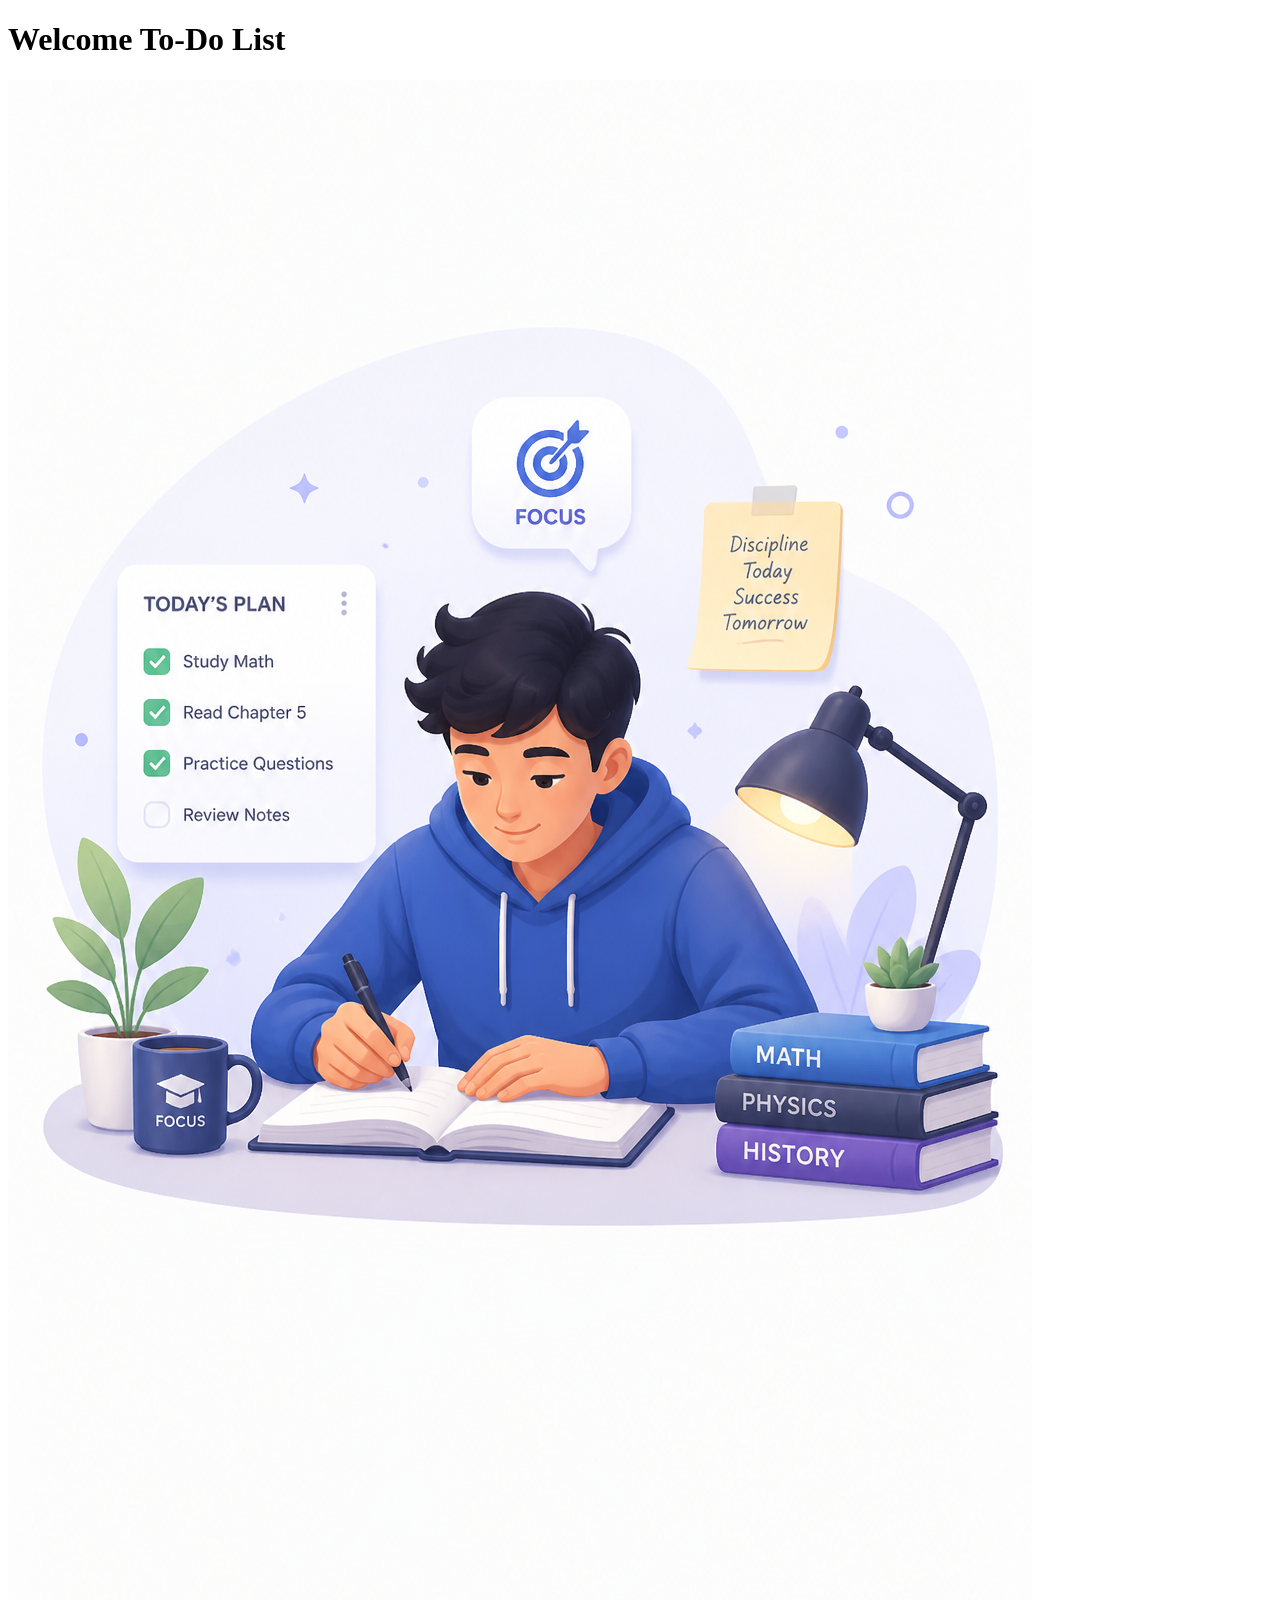
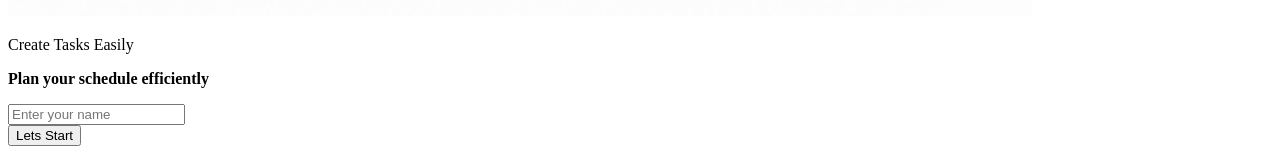
==== index.html @ 58919182 "index.html added" ====
<!-- onbording page -->
<!DOCTYPE html>
<html>

<head>
    <meta charset="UTF-8">
    <meta name="viewport" content="width=device-width, initial-scale=1.0">
    <title>TO-DO APP</title>
</head>

<body>
    <div class="onbording">
        <h1>Welcome To-Do List</h1>
        <img src="onboarding img.png" alt="Student focusing on studying" class="Illustration">
        <p>Create Tasks Easily</p>
        <strong>
            <p>Plan your schedule efficiently</p>
        </strong>

        <input type="text" id="name" placeholder="Enter your name">
        <br>
        <button onclick="startApp()">Lets Start</button>

    </div>
</body>

</html>
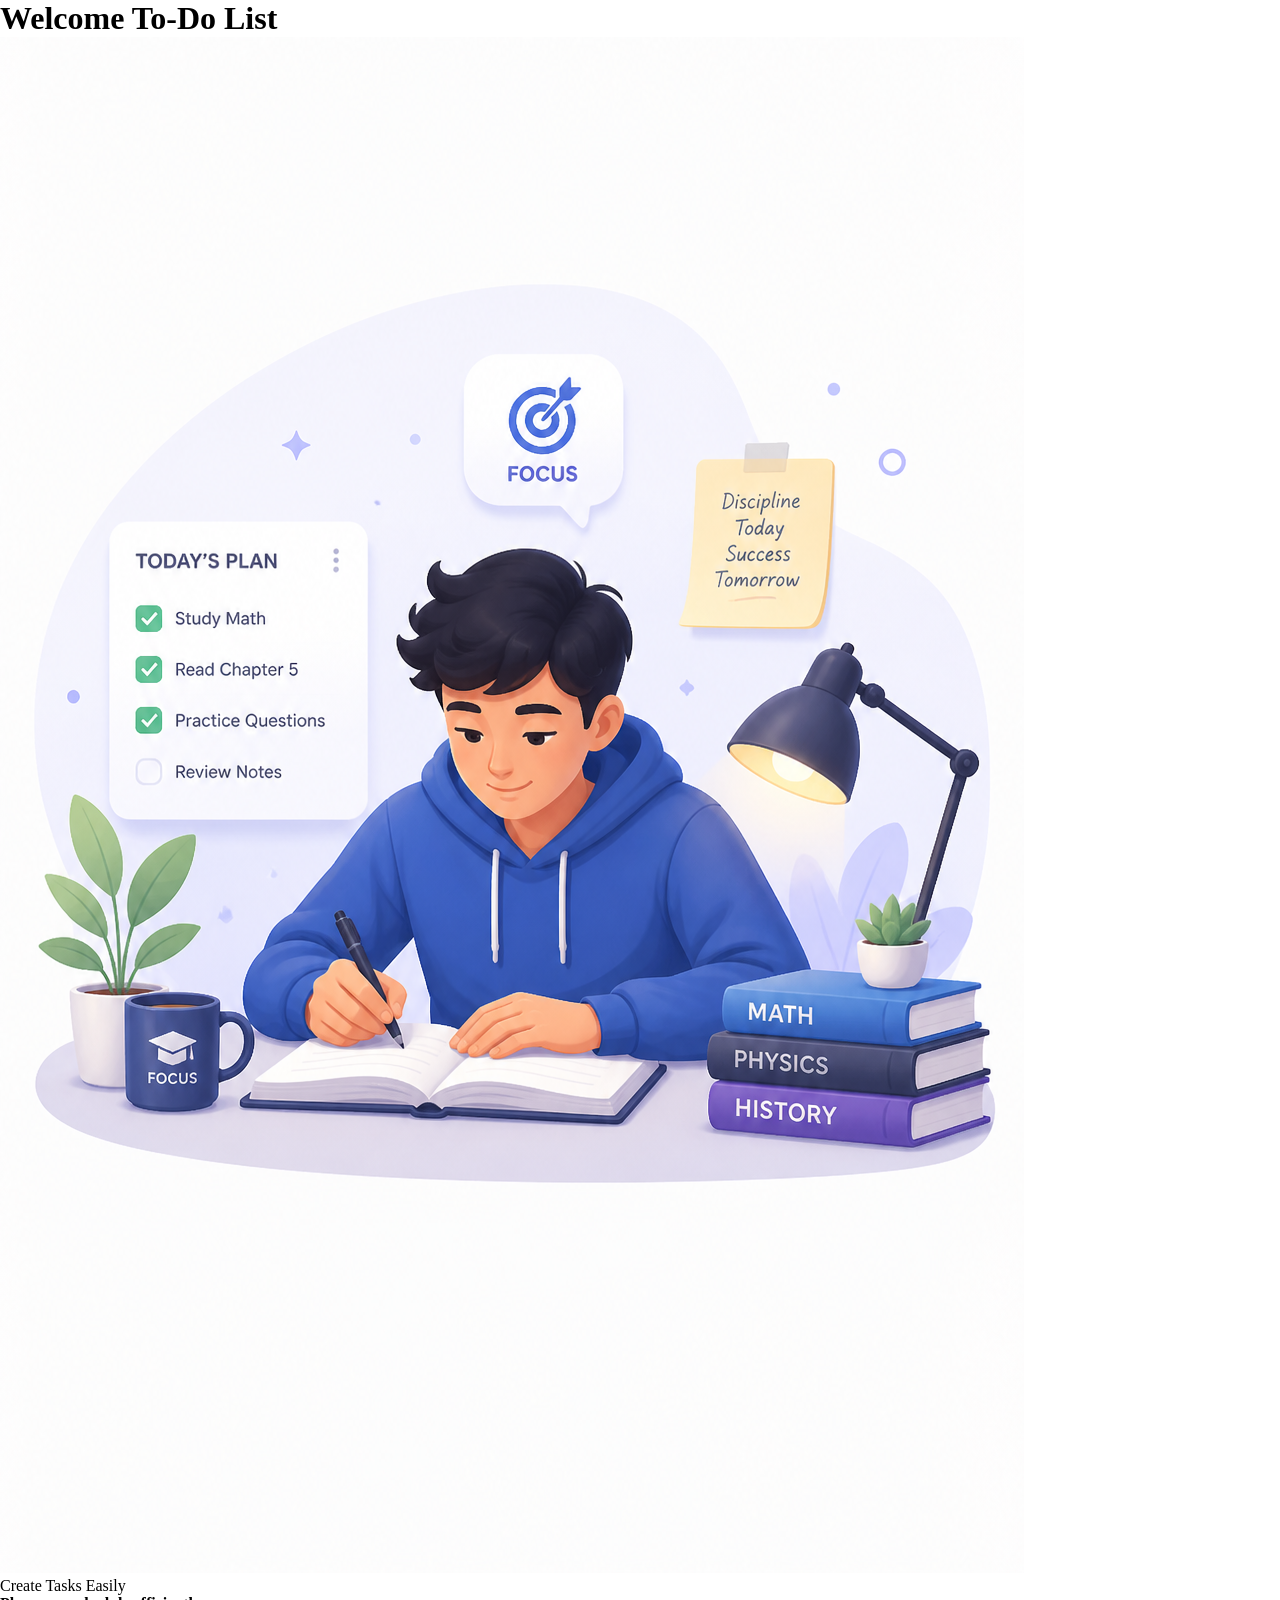
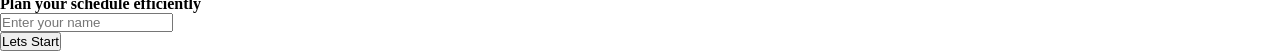
==== commit 041c68f3: "style.css added" ====
--- a/index.html
+++ b/index.html
@@ -1,14 +1,15 @@
-<!-- onbording page -->
+<!-- Onbording page -->
 <!DOCTYPE html>
-<html>
+<html lang="en">
 
 <head>
     <meta charset="UTF-8">
     <meta name="viewport" content="width=device-width, initial-scale=1.0">
     <title>TO-DO APP</title>
+    <link rel="stylesheet" href="style.css">
 </head>
 
-<body>
+<body class="body-1">
     <div class="onbording">
         <h1>Welcome To-Do List</h1>
         <img src="onboarding img.png" alt="Student focusing on studying" class="Illustration">
--- a/style.css
+++ b/style.css
@@ -0,0 +1,11 @@
+/* reset base */
+* {
+    margin: 0;
+    padding: 0;
+}
+
+/* Onbording page css */
+.body-1 {
+    font-family: bookman old style;
+    background-color: F1E8C7;
+}
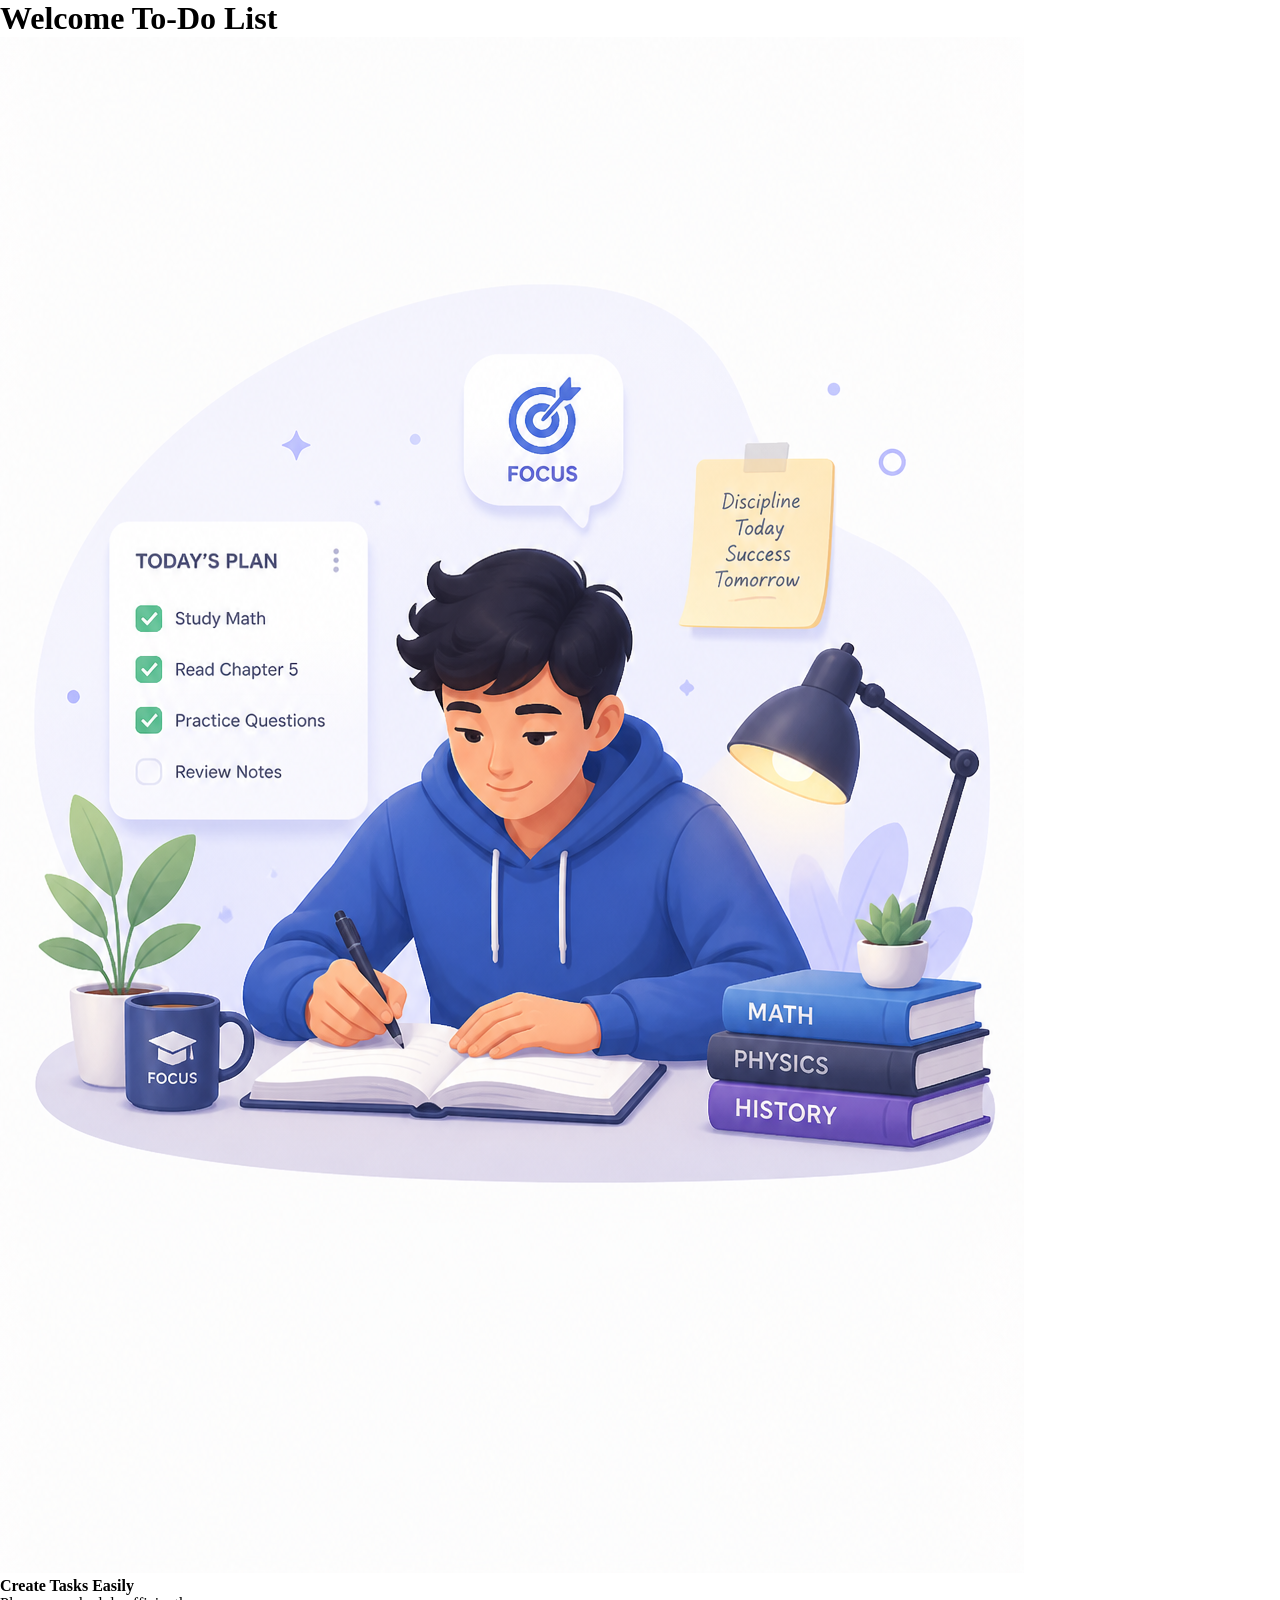
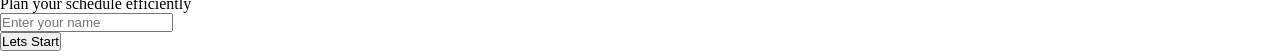
==== commit 545f2974: "change" ====
--- a/index.html
+++ b/index.html
@@ -13,10 +13,8 @@
     <div class="onbording">
         <h1>Welcome To-Do List</h1>
         <img src="onboarding img.png" alt="Student focusing on studying" class="Illustration">
-        <p>Create Tasks Easily</p>
-        <strong>
-            <p>Plan your schedule efficiently</p>
-        </strong>
+        <p><strong>Create Tasks Easily</strong></p>
+        <p>Plan your schedule efficiently</p>
 
         <input type="text" id="name" placeholder="Enter your name">
         <br>
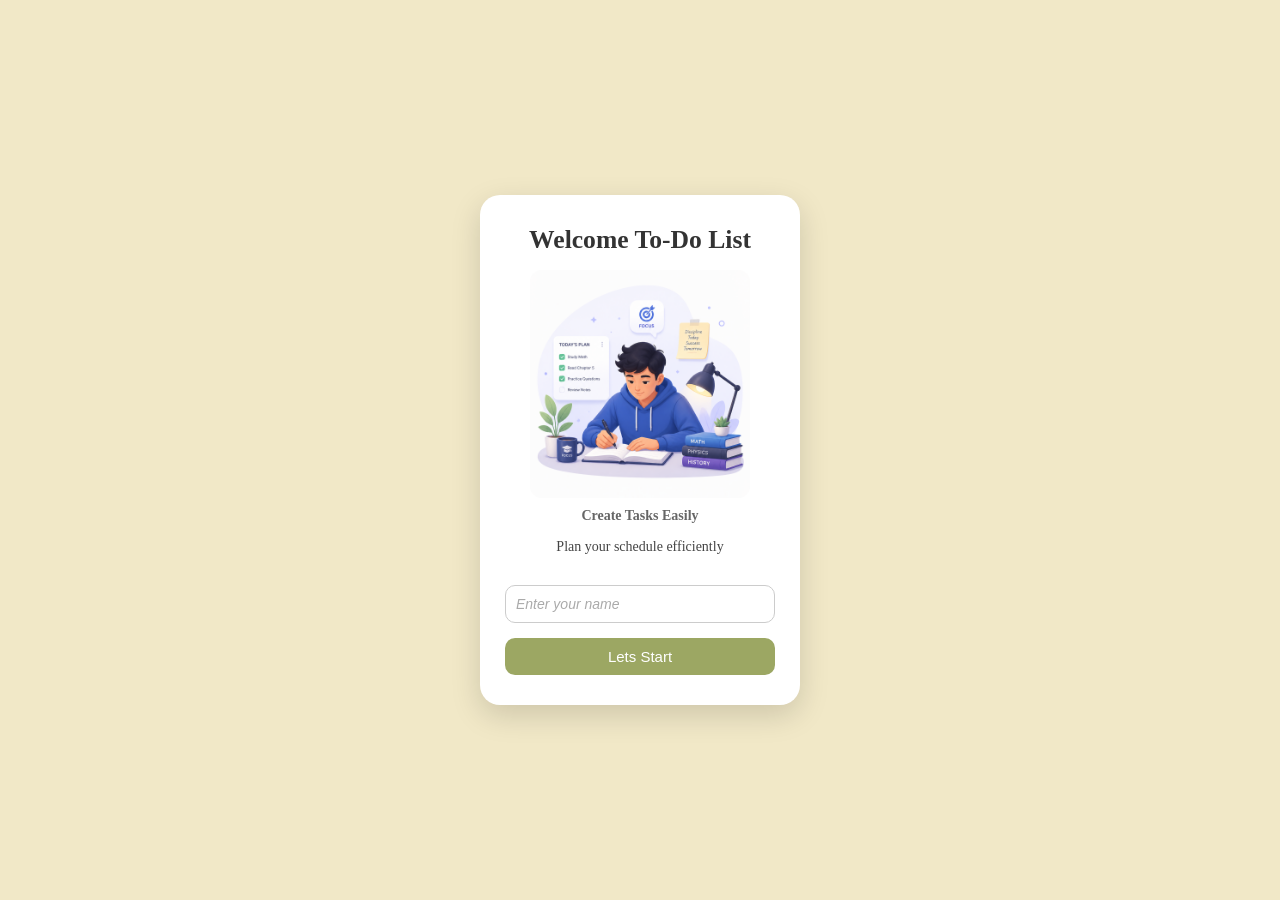
==== commit 1c72fbf6: "manin page css added" ====
--- a/index.html
+++ b/index.html
@@ -18,7 +18,7 @@
 
         <input type="text" id="name" placeholder="Enter your name">
         <br>
-        <button onclick="startApp()">Lets Start</button>
+        <button class =startbtn onclick="startApp()">Lets Start</button>
 
     </div>
 </body>
--- a/style.css
+++ b/style.css
@@ -1,11 +1,272 @@
 /* reset base */
 * {
-    margin: 0;
-    padding: 0;
-}
-
+  margin: 0;
+  padding: 0;
+  box-sizing: border-box;
+}
+
+html {
+  scroll-behavior: smooth;
+}
+
+/* first page css */
 /* Onbording page css */
 .body-1 {
-    font-family: bookman old style;
-    background-color: F1E8C7;
+  font-family: 'bookman old style', serif;
+  background-color: #F1E8C7;
+  min-height: 100vh;
+  display: flex;
+  justify-content: center;
+  align-items: center;
+}
+
+/* main onbording container */
+.onbording {
+  background: #ffffff;
+  padding: 30px 25px;
+  border-radius: 20px;
+  text-align: center;
+  width: 320px;
+  box-shadow: 0 10px 30px rgba(0, 0, 0, 0.15);
+}
+
+/* heading */
+.onbording h1 {
+  text-align: center;
+  font-size: 1.6rem;
+  color: #333;
+  margin-bottom: 15px;
+}
+
+/* image */
+.Illustration {
+  display: block;
+  border-radius: 12px;
+  width: 100%;
+  max-width: 220px;
+  height: fit-content;
+  margin: 0 auto;
+}
+
+/* strong Paragraphs */
+.onbording p strong {
+  font-size: 14px;
+  color: #666;
+}
+
+/* paragraph */
+.onbording p {
+  font-size: 14px;
+  color: #444;
+  margin-bottom: 15px;
+  margin-top: 10px;
+}
+
+/* Input field */
+#name {
+  width: 100%;
+  padding: 10px;
+  border: 1px solid #ccc;
+  border-radius: 10px;
+  margin: 15px 0;
+  font-size: 14px;
+  outline: none;
+  transition: 0.3s;
+}
+
+/* Input focus effect */
+#name:focus {
+  border-color: #68ff77;
+  box-shadow: 0 0 5px rgba(38, 121, 59, 0.3);
+}
+
+#name::placeholder {
+  font-style: italic;
+  color: #aaa
+}
+
+/* add butoon */
+.startbtn {
+  width: 100%;
+  padding: 10px;
+  border: none;
+  border-radius: 10px;
+  background: #9CA763;
+  color: #fff;
+  font-size: 15px;
+  cursor: pointer;
+  transition: 0.3s;
+}
+
+/* button hover */
+button:hover {
+  background: #74da9c;
+  transform: scale(1.05);
+}
+
+/* first page css end */
+/* Main to-do list page css start */
+
+
+/* Body for main html*/
+body {
+  font-family: 'bookman old style', serif;
+  background: #f5f7fb;
+  color: #333;
+}
+
+/* Header */
+header {
+  background: #9CA763;
+  color: white;
+  padding: 15px 20px;
+}
+
+nav {
+  display: flex;
+  justify-content: space-between;
+  align-items: center;
+}
+
+nav h1 {
+  font-size: 20px;
+}
+
+#WelcomeText {
+  font-size: 14px;
+  font-weight: normal;
+  margin-left: 10px;
+}
+
+/* dark Theme button */
+nav button {
+  background: rgb(231, 242, 227);
+  color: #27492a;
+  border: none;
+  padding: 6px 10px;
+  border-radius: 8px;
+  cursor: pointer;
+  font-size: 12px;
+}
+
+nav button:hover {
+  background: #74da9c;
+}
+
+/* Main container for to-do.html*/
+.container {
+  max-width: 650px;
+  margin: 30px auto;
+  background: #fff;
+  padding: 20px;
+  border-radius: 15px;
+  box-shadow: 0 10px 25px rgba(0, 0, 0, 0.1);
+}
+
+/* Input area */
+.inputArea {
+  display: flex;
+  align-items: center;
+  border: 1px solid #ccc;
+  border-radius: 12px;
+  padding: 10px;
+  background: #fff;
+  gap: 10px;
+  margin-bottom: 15px;
+}
+
+/* add new task */
+#taskInput {
+  flex: 1;
+  padding: 10px;
+  border: 1px solid #ccc;
+  border-radius: 10px;
+  outline: none;
+}
+
+#taskInput:focus {
+  border-color: #749c55;
+}
+
+/* Add button */
+#addBtn {
+  padding: 10px 12px;
+  background: #9CA763;
+  color: white;
+  border: none;
+  border-radius: 10px;
+  cursor: pointer;
+  transition: 0.2s;
+}
+
+#addBtn:hover {
+  background: #74da9c;
+}
+
+/* task filters */
+.filters {
+  display: flex;
+  justify-content: space-between;
+  margin-bottom: 15px;
+}
+
+.filter-btn {
+  flex: 1;
+  margin: 0 3px;
+  padding: 8px;
+  border: none;
+  border-radius: 8px;
+  background: #eee;
+  cursor: pointer;
+  font-size: 13px;
+}
+
+/* Active filter */
+.filter-btn.Active {
+  background: #9CA763;
+  color: white;
+}
+
+/* Task list */
+#tasklist {
+  list-style: none;
+}
+
+/* Each task */
+#tasklist li {
+  background: #f1f3f9;
+  padding: 10px;
+  border-radius: 10px;
+  margin-bottom: 8px;
+  display: flex;
+  justify-content: space-between;
+  align-items: center;
+}
+
+/* Completed task */
+.completed {
+  text-decoration: line-through;
+  color: #888;
+}
+
+/* footer area */
+.footer {
+  margin-top: 15px;
+  display: flex;
+  justify-content: flex-end;
+}
+
+/* clear all btn */
+#clearBtn {
+  padding: 8px 15px;
+  border: none;
+  border-radius: 8px;
+  background: #fb5454;
+  color: rgb(252, 252, 252);
+  cursor: pointer;
+
+}
+
+#clearBtn:hover {
+  background: #e94545;
 }
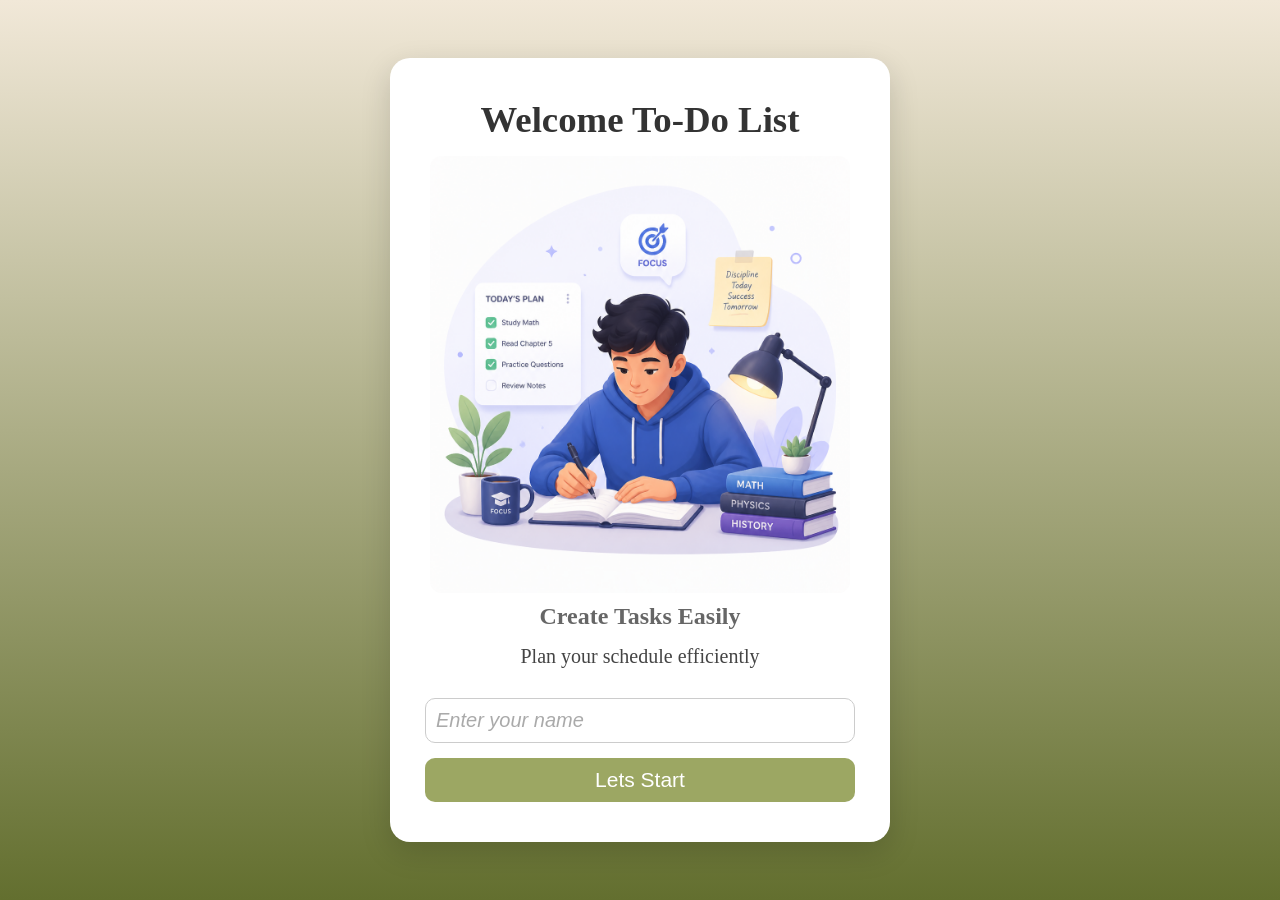
==== commit 827d0e1f: "script.js file added" ====
--- a/index.html
+++ b/index.html
@@ -10,6 +10,7 @@
 </head>
 
 <body class="body-1">
+
     <div class="onbording">
         <h1>Welcome To-Do List</h1>
         <img src="onboarding img.png" alt="Student focusing on studying" class="Illustration">
@@ -18,9 +19,11 @@
 
         <input type="text" id="name" placeholder="Enter your name">
         <br>
-        <button class =startbtn onclick="startApp()">Lets Start</button>
+        <button class=startbtn onclick="startApp()">Lets Start</button>
 
     </div>
+
+    <script src="script.js"></script>
 </body>
 
 </html>
--- a/style.css
+++ b/style.css
@@ -13,7 +13,7 @@
 /* Onbording page css */
 .body-1 {
   font-family: 'bookman old style', serif;
-  background-color: #F1E8C7;
+  background: linear-gradient(to top, #636F2F, #F1E8D8);
   min-height: 100vh;
   display: flex;
   justify-content: center;
@@ -23,17 +23,19 @@
 /* main onbording container */
 .onbording {
   background: #ffffff;
-  padding: 30px 25px;
+  padding: 40px 35px;
   border-radius: 20px;
   text-align: center;
-  width: 320px;
+  width: 90%;
+  max-width: 500px; /* max size */
+  margin: 0 auto;
   box-shadow: 0 10px 30px rgba(0, 0, 0, 0.15);
 }
 
 /* heading */
 .onbording h1 {
   text-align: center;
-  font-size: 1.6rem;
+  font-size: 2.3rem;
   color: #333;
   margin-bottom: 15px;
 }
@@ -43,20 +45,20 @@
   display: block;
   border-radius: 12px;
   width: 100%;
-  max-width: 220px;
+  max-width: 420px;
   height: fit-content;
   margin: 0 auto;
 }
 
 /* strong Paragraphs */
 .onbording p strong {
-  font-size: 14px;
+  font-size: 24px;
   color: #666;
 }
 
 /* paragraph */
 .onbording p {
-  font-size: 14px;
+  font-size: 20px;
   color: #444;
   margin-bottom: 15px;
   margin-top: 10px;
@@ -69,7 +71,7 @@
   border: 1px solid #ccc;
   border-radius: 10px;
   margin: 15px 0;
-  font-size: 14px;
+  font-size: 20px;
   outline: none;
   transition: 0.3s;
 }
@@ -93,7 +95,7 @@
   border-radius: 10px;
   background: #9CA763;
   color: #fff;
-  font-size: 15px;
+  font-size: 21px;
   cursor: pointer;
   transition: 0.3s;
 }
@@ -115,6 +117,12 @@
   color: #333;
 }
 
+/* dark mode */
+.dark-mode {
+ background: linear-gradient(to top, #110202, #11180f);
+color: white;
+}
+
 /* Header */
 header {
   background: #9CA763;
@@ -129,13 +137,14 @@
 }
 
 nav h1 {
-  font-size: 20px;
+  font-size: 22px;
 }
 
 #WelcomeText {
   font-size: 14px;
   font-weight: normal;
   margin-left: 10px;
+  color: #9edd79;
 }
 
 /* dark Theme button */
@@ -146,7 +155,7 @@
   padding: 6px 10px;
   border-radius: 8px;
   cursor: pointer;
-  font-size: 12px;
+  font-size: 15px;
 }
 
 nav button:hover {
@@ -155,7 +164,7 @@
 
 /* Main container for to-do.html*/
 .container {
-  max-width: 650px;
+  max-width: 800px;
   margin: 30px auto;
   background: #fff;
   padding: 20px;
@@ -218,7 +227,7 @@
   border-radius: 8px;
   background: #eee;
   cursor: pointer;
-  font-size: 13px;
+  font-size: 15px;
 }
 
 /* Active filter */
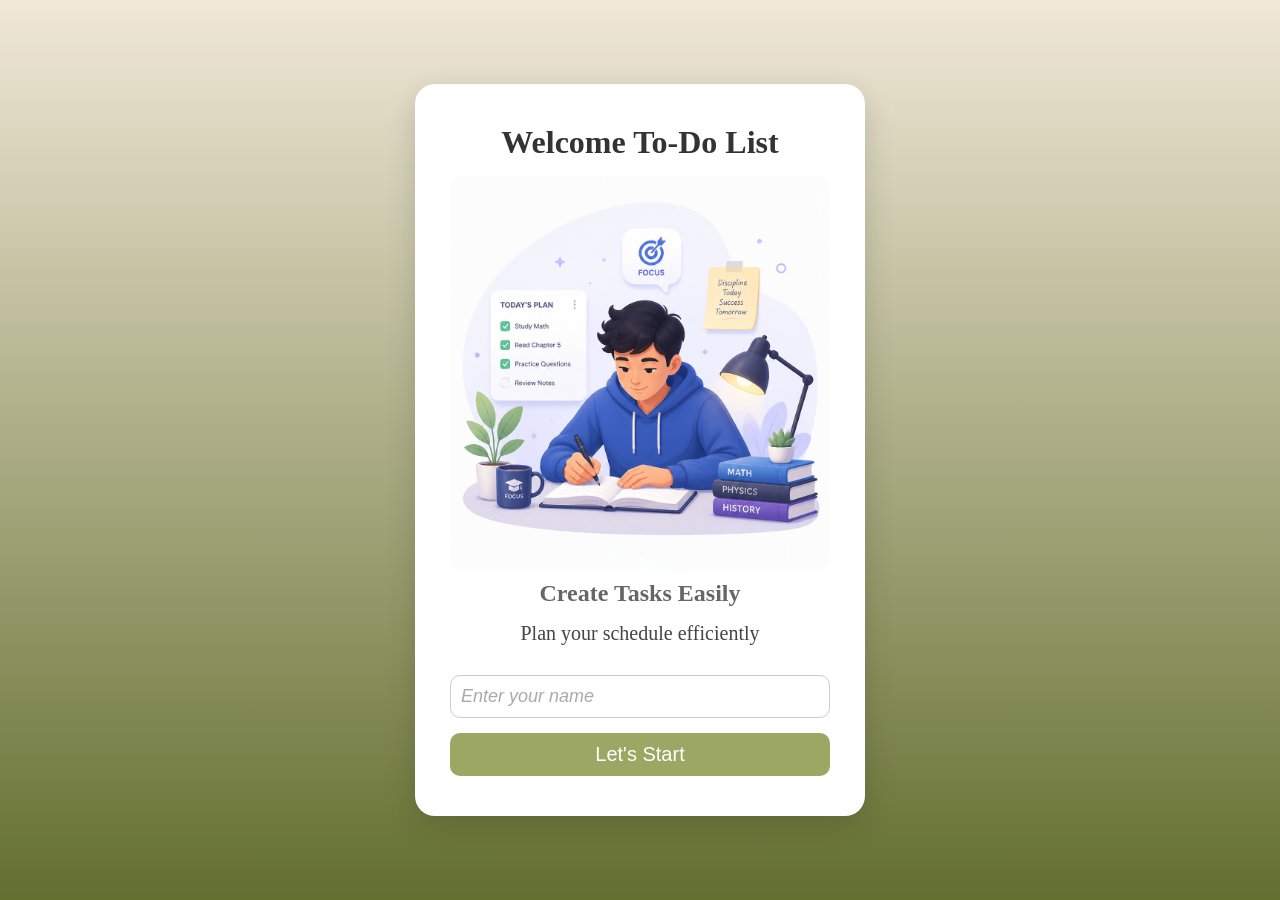
==== commit 2e1cd6d5: "completed html,css" ====
--- a/index.html
+++ b/index.html
@@ -17,9 +17,9 @@
         <p><strong>Create Tasks Easily</strong></p>
         <p>Plan your schedule efficiently</p>
 
-        <input type="text" id="name" placeholder="Enter your name">
+        <input type="text" id="name" placeholder="Enter your name" required>
         <br>
-        <button class=startbtn onclick="startApp()">Lets Start</button>
+        <button class="startbtn" onclick="startApp()">Let's Start</button>
 
     </div>
 
--- a/style.css
+++ b/style.css
@@ -27,7 +27,8 @@
   border-radius: 20px;
   text-align: center;
   width: 90%;
-  max-width: 500px; /* max size */
+  max-width: 450px;
+  /* max size */
   margin: 0 auto;
   box-shadow: 0 10px 30px rgba(0, 0, 0, 0.15);
 }
@@ -35,7 +36,7 @@
 /* heading */
 .onbording h1 {
   text-align: center;
-  font-size: 2.3rem;
+  font-size: 2rem;
   color: #333;
   margin-bottom: 15px;
 }
@@ -71,7 +72,7 @@
   border: 1px solid #ccc;
   border-radius: 10px;
   margin: 15px 0;
-  font-size: 20px;
+  font-size: 18px;
   outline: none;
   transition: 0.3s;
 }
@@ -95,7 +96,7 @@
   border-radius: 10px;
   background: #9CA763;
   color: #fff;
-  font-size: 21px;
+  font-size: 20px;
   cursor: pointer;
   transition: 0.3s;
 }
@@ -117,13 +118,51 @@
   color: #333;
 }
 
-/* dark mode */
-.dark-mode {
- background: linear-gradient(to top, #110202, #11180f);
-color: white;
-}
-
-/* Header */
+/* dark mode theme */
+body.dark-mode {
+  background: #0f172a;
+  color: #e5e7eb;
+}
+
+body.dark-mode .container {
+  background: #1e293b;
+  color: #e5e7eb;
+}
+
+.dark-mode #tasklist li {
+  background: #334155;
+  color: #e5e7eb;
+}
+
+.dark-mode .inputArea {
+  background: #1e293b;
+  border-color: #475569;
+}
+
+.dark-mode #taskInput {
+  background: transparent;
+  color: white;
+}
+
+.dark-mode header {
+  background: #1e396d;
+}
+
+body.dark-mode .filter-btn {
+  background: #4b596c;
+  color: #e5e7eb;
+}
+
+body.dark-mode .filter-btn.Active {
+  background: #636F2F;
+  color: white;
+}
+
+body.dark-mode .filter-btn:hover {
+  background: #374151;
+}
+
+/* Header area */
 header {
   background: #9CA763;
   color: white;
@@ -141,10 +180,10 @@
 }
 
 #WelcomeText {
-  font-size: 14px;
+  font-size: 16px;
   font-weight: normal;
+  color: #ffffff;
   margin-left: 10px;
-  color: #9edd79;
 }
 
 /* dark Theme button */
@@ -156,6 +195,7 @@
   border-radius: 8px;
   cursor: pointer;
   font-size: 15px;
+  margin-left: 20px;
 }
 
 nav button:hover {
@@ -221,13 +261,14 @@
 
 .filter-btn {
   flex: 1;
-  margin: 0 3px;
+  margin: 0 6px;
   padding: 8px;
   border: none;
   border-radius: 8px;
-  background: #eee;
   cursor: pointer;
   font-size: 15px;
+  background: #e5e7eb;
+  transition: 0.2s;
 }
 
 /* Active filter */
@@ -236,6 +277,11 @@
   color: white;
 }
 
+.filter-btn:hover {
+  transform: scale(1.05);
+  background: #d1d5db;
+}
+
 /* Task list */
 #tasklist {
   list-style: none;
@@ -250,6 +296,45 @@
   display: flex;
   justify-content: space-between;
   align-items: center;
+  animation: fadeIn 0.25s ease;
+}
+
+/* task list animation */
+@keyframes fadeIn {
+  from {
+    opacity: 0;
+    transform: translateY(6px);
+  }
+
+  to {
+    opacity: 1;
+    transform: translateY(0);
+  }
+}
+
+.task-item {
+  display: flex;
+  align-items: center;
+  gap: 10px;
+  flex: 1;
+}
+
+/* task status */
+.status {
+  font-size: 12px;
+  padding: 4px 8px;
+  border-radius: 6px;
+  margin-right: 20px;
+}
+
+.status.pending {
+  background: #f4cc5d;
+  color: #24241f;
+}
+
+.status.done {
+  background: #70e68c;
+  color: #141713;
 }
 
 /* Completed task */
@@ -258,6 +343,21 @@
   color: #888;
 }
 
+/* delete taskbtn */
+.delete-btn {
+    background: #fb5454;
+    color: white;
+    border: none;
+    border-radius: 8px;
+    padding: 5px 10px;
+    cursor: pointer;
+    font-size: 14px;
+}
+
+.delete-btn:hover {
+    background: #e04343;
+}
+
 /* footer area */
 .footer {
   margin-top: 15px;
@@ -273,9 +373,19 @@
   background: #fb5454;
   color: rgb(252, 252, 252);
   cursor: pointer;
-
 }
 
 #clearBtn:hover {
   background: #e94545;
+}
+
+/* Responsive design for mobile */
+@media (max-width: 600px) {
+  .container {
+    width: 95%;
+  }
+
+  .filters {
+    flex-direction: column;
+  }
 }
